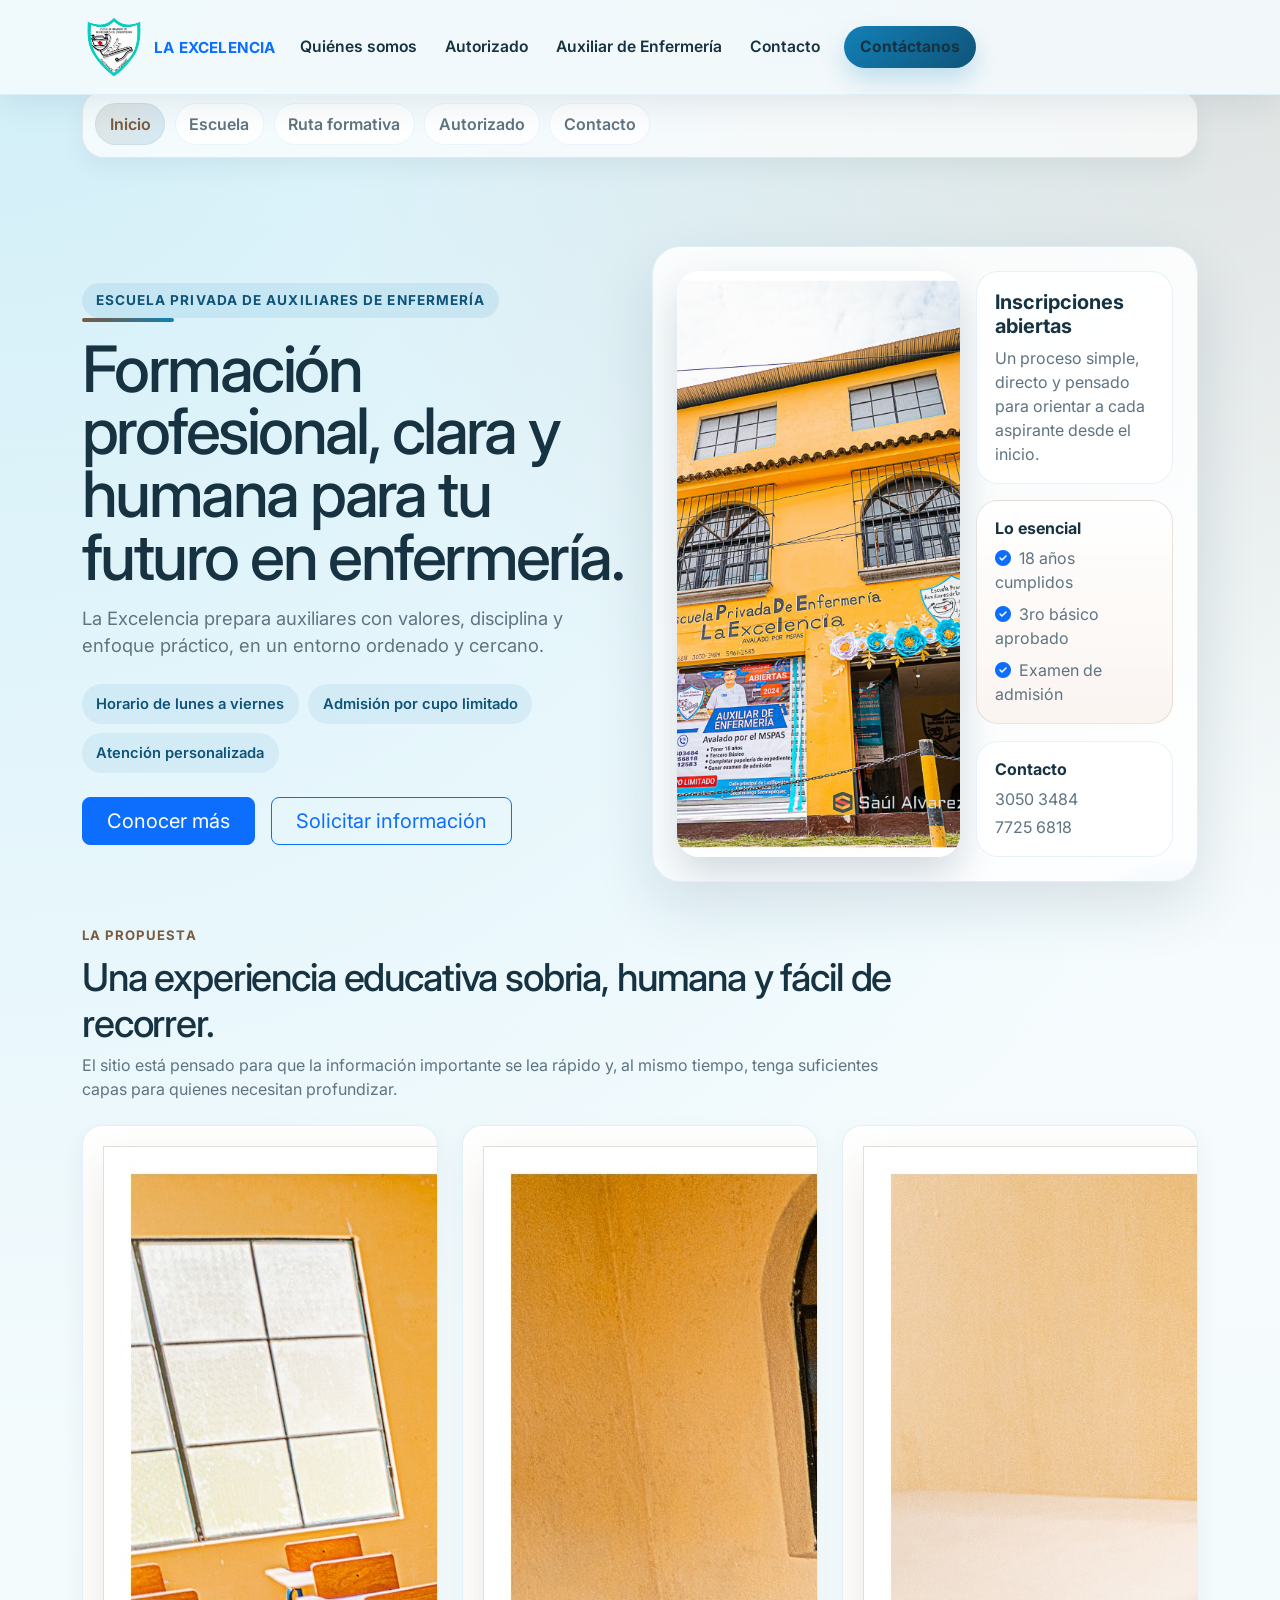
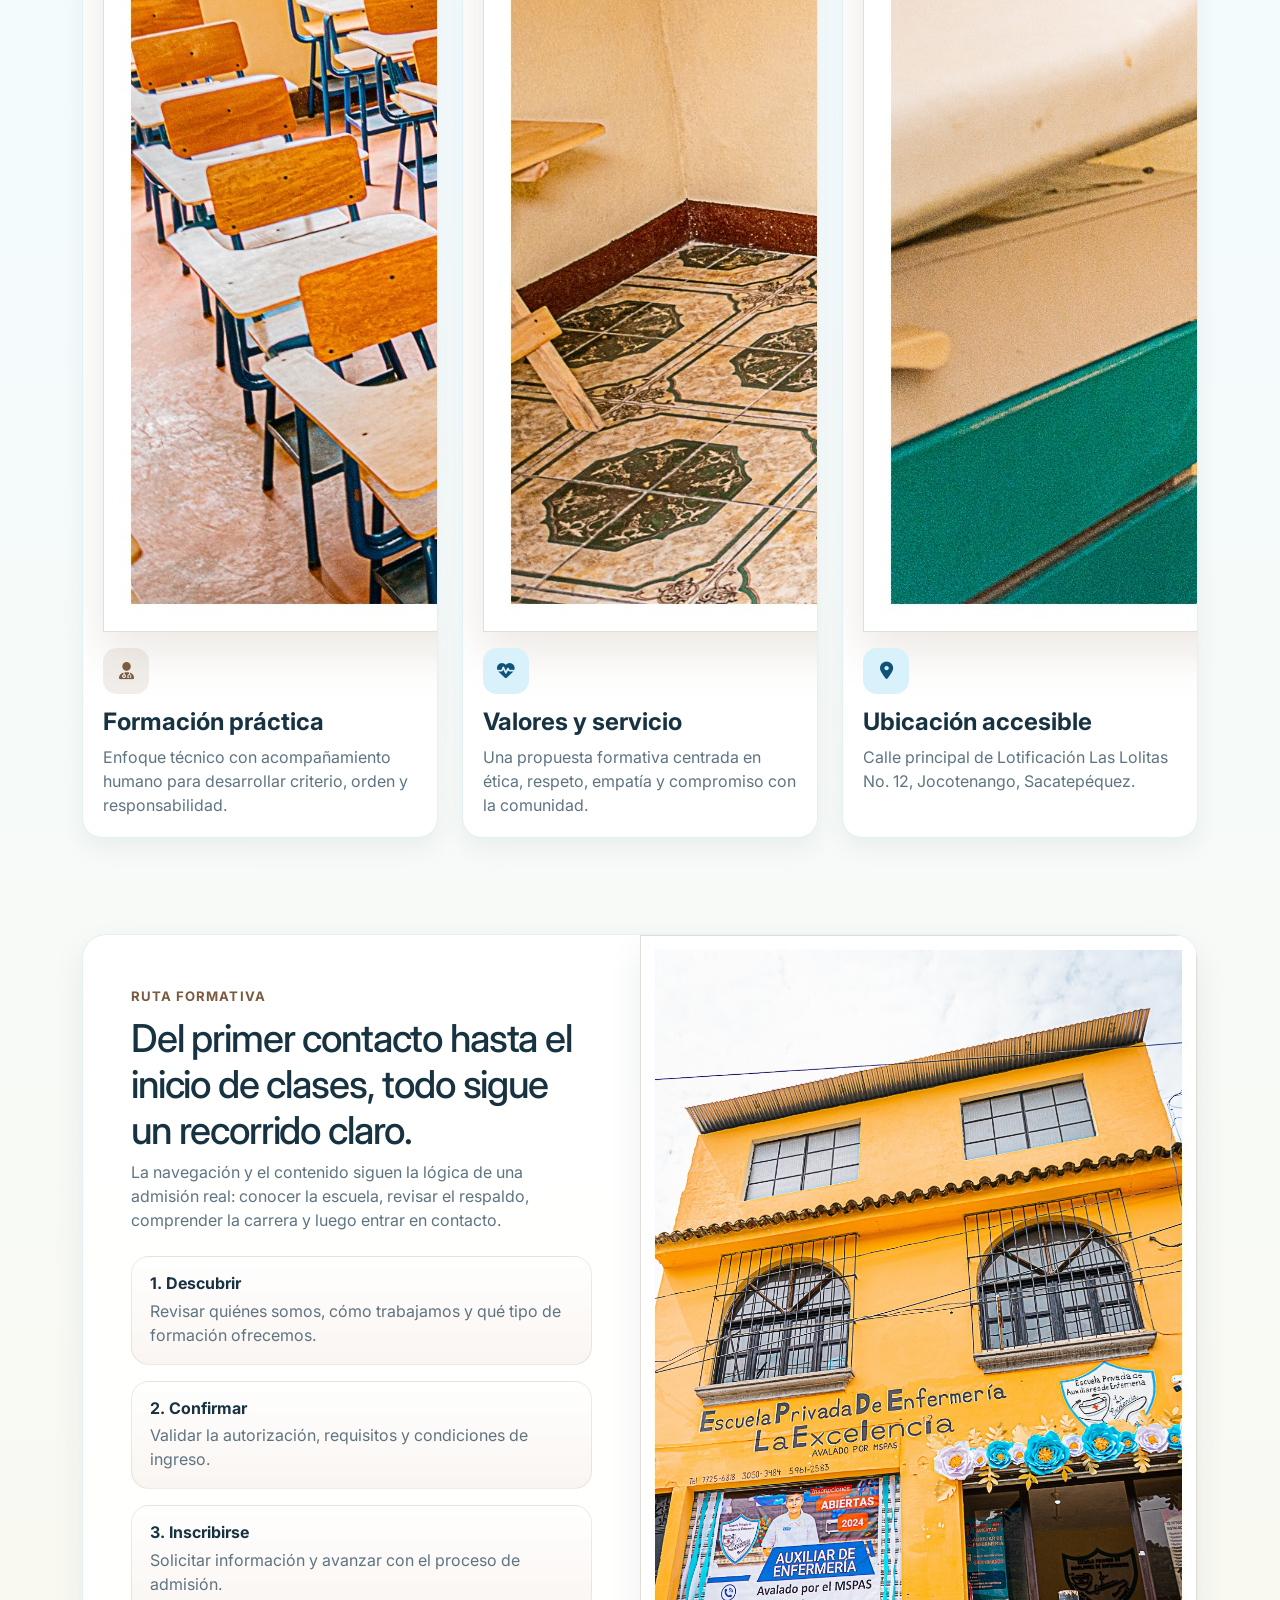
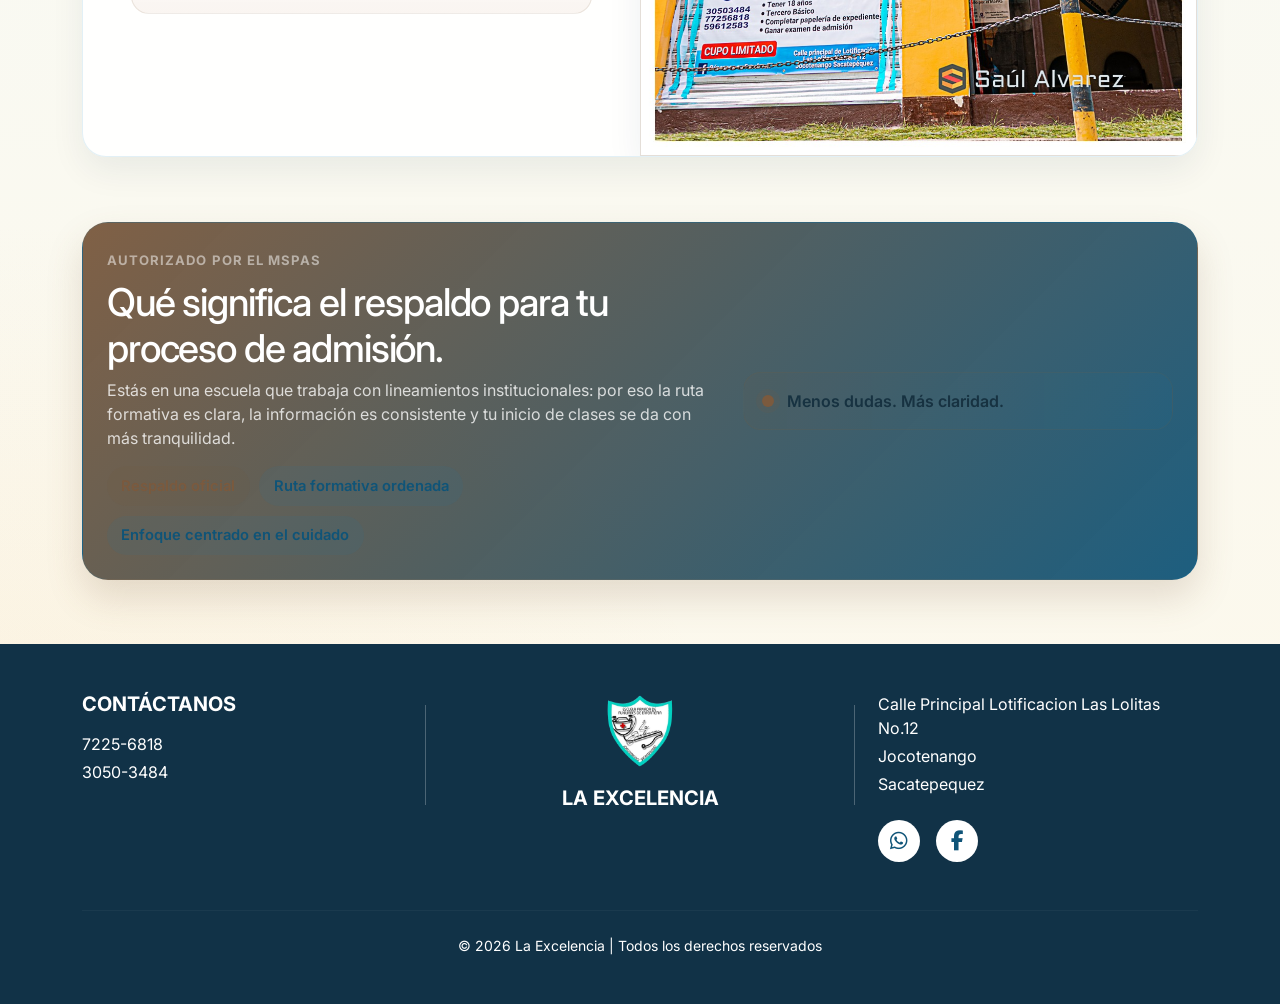
==== index.html @ ec1b969f "first commit" ====
<!DOCTYPE html>
<html lang="es">
<head>
  <meta charset="UTF-8">
  <meta name="viewport" content="width=device-width, initial-scale=1.0">
  <title>La Excelencia</title>

  <link rel="stylesheet" href="https://cdnjs.cloudflare.com/ajax/libs/font-awesome/6.5.1/css/all.min.css">

  <!-- Google Font -->
  <link rel="preconnect" href="https://fonts.googleapis.com">
  <link rel="preconnect" href="https://fonts.gstatic.com" crossorigin>
  <link href="https://fonts.googleapis.com/css2?family=Inter:wght@400;600;700&display=swap" rel="stylesheet">

  <!-- Bootstrap -->
  <link href="https://cdn.jsdelivr.net/npm/bootstrap@5.3.8/dist/css/bootstrap.min.css" rel="stylesheet">

  <!-- CSS -->
  <link rel="stylesheet" href="assets/css/index.css">

  <!-- Favicon -->
  <link rel="icon" type="image/x-icon" href="favicon.ico">
</head>

<body>

<nav class="navbar navbar-expand-lg navbar-light fixed-top">
  <div class="container">

    <a class="navbar-brand d-flex align-items-center text-dark fw-bold" href="index.html">
      <img src="assets/img/logo.png" alt="Logo" class="me-2 logo-navbar">
      <div class="lh-sm">
        <span class="brand-copy d-block text-uppercase text-primary">La Excelencia</span>
      </div>
    </a>

    <button class="navbar-toggler" type="button"
            data-bs-toggle="collapse"
            data-bs-target="#menuPrincipal"
            aria-controls="menuPrincipal"
            aria-expanded="false"
            aria-label="Abrir menú">
      <span class="navbar-toggler-icon"></span>
    </button>

    <div class="collapse navbar-collapse" id="menuPrincipal">
      <ul class="navbar-nav mb-2 mb-lg-0">

        <li class="nav-item">
          <a class="nav-link" href="pages/quienes-somos.html">Quiénes somos</a>
        </li>

        <li class="nav-item">
          <a class="nav-link" href="pages/autorizado.html">Autorizado</a>
        </li>

        <li class="nav-item">
          <a class="nav-link" href="pages/auxiliar.html">Auxiliar de Enfermería</a>
        </li>

        <li class="nav-item">
          <a class="nav-link" href="pages/contacto.html">Contacto</a>
        </li>

        <li class="nav-item ms-lg-1">
          <a class="nav-link btn btn-primary text-white px-3" href="pages/contacto.html">Contáctanos</a>
        </li>

      </ul>
    </div>

  </div>
</nav>

<main>
  <section class="page-nav">
    <div class="container">
      <nav class="nav flex-wrap">
        <a class="nav-link active" href="#inicio">Inicio</a>
        <a class="nav-link" href="#escuela">Escuela</a>
        <a class="nav-link" href="#ruta">Ruta formativa</a>
        <a class="nav-link" href="#autorizado">Autorizado</a>
        <a class="nav-link" href="#contacto">Contacto</a>
      </nav>
    </div>
  </section>

  <section class="hero-section" id="inicio">
    <div class="container">
      <div class="row align-items-center g-4">
        <div class="col-lg-6">
          <span class="eyebrow">Escuela privada de auxiliares de enfermería</span>
          <div class="accent-line"></div>
          <h1 class="hero-title">Formación profesional, clara y humana para tu futuro en enfermería.</h1>
          <p class="hero-lead mb-4">
            La Excelencia prepara auxiliares con valores, disciplina y enfoque práctico, en un entorno ordenado y cercano.
          </p>

          <div class="pill-row mb-4">
            <span class="pill">Horario de lunes a viernes</span>
            <span class="pill">Admisión por cupo limitado</span>
            <span class="pill">Atención personalizada</span>
          </div>

          <div class="d-flex flex-wrap gap-3">
            <a class="btn btn-primary btn-lg px-4" href="pages/quienes-somos.html">Conocer más</a>
            <a class="btn btn-outline-primary btn-lg px-4" href="pages/contacto.html">Solicitar información</a>
          </div>
        </div>

        <div class="col-lg-6">
          <div class="section-shell">
            <div class="row g-3 align-items-stretch">
              <div class="col-md-7">
                <div class="image-card h-100">
                  <img src="assets/img/fachada-escuela-privada-de-enfermeria-la-excelencia.jpg" alt="Fachada de la Escuela La Excelencia" class="hero-image">
                </div>
              </div>
              <div class="col-md-5 d-flex flex-column gap-3">
                <div class="mini-card">
                  <h3 class="h5 fw-bold mb-2">Inscripciones abiertas</h3>
                  <p class="mb-0 text-soft">Un proceso simple, directo y pensado para orientar a cada aspirante desde el inicio.</p>
                </div>
                <div class="mini-card mini-card--cafe">
                  <h4 class="h6 fw-bold mb-2">Lo esencial</h4>
                  <div class="d-flex flex-column gap-2 text-soft">
                    <span><i class="fa-solid fa-circle-check me-2 text-primary"></i>18 años cumplidos</span>
                    <span><i class="fa-solid fa-circle-check me-2 text-primary"></i>3ro básico aprobado</span>
                    <span><i class="fa-solid fa-circle-check me-2 text-primary"></i>Examen de admisión</span>
                  </div>
                </div>
                <div class="mini-card">
                  <h4 class="h6 fw-bold mb-2">Contacto</h4>
                  <p class="mb-1 text-soft">3050 3484</p>
                  <p class="mb-0 text-soft">7725 6818</p>
                </div>
              </div>
            </div>
          </div>
        </div>
      </div>
    </div>
  </section>

  <section class="section-block pt-2" id="escuela">
    <div class="container">
      <div class="section-note mb-4">
        <span class="section-kicker section-kicker--cafe">La propuesta</span>
        <h2 class="section-title mt-2">Una experiencia educativa sobria, humana y fácil de recorrer.</h2>
        <p class="text-soft mb-0">El sitio está pensado para que la información importante se lea rápido y, al mismo tiempo, tenga suficientes capas para quienes necesitan profundizar.</p>
      </div>
      <div class="row g-4 align-items-stretch">
        <div class="col-lg-4">
          <div class="feature-card h-100">
            <div class="image-card mb-3">
              <img src="assets/img/vista-general-de-salon-de-clases-con-pupitres.jpg" alt="Salón de clases con pupitres" class="section-image hero-image--accent">
            </div>
            <div class="feature-icon feature-icon--cafe"><i class="fa-solid fa-user-doctor"></i></div>
            <h2 class="h4 fw-bold">Formación práctica</h2>
            <p class="text-soft mb-0">Enfoque técnico con acompañamiento humano para desarrollar criterio, orden y responsabilidad.</p>
          </div>
        </div>
        <div class="col-lg-4">
          <div class="feature-card h-100">
            <div class="image-card mb-3">
              <img src="assets/img/sala-de-simulacion-obstetrica-y-neonatal-plano-general.jpg" alt="Sala de simulación obstétrica y neonatal" class="section-image hero-image--accent">
            </div>
            <div class="feature-icon"><i class="fa-solid fa-heart-pulse"></i></div>
            <h2 class="h4 fw-bold">Valores y servicio</h2>
            <p class="text-soft mb-0">Una propuesta formativa centrada en ética, respeto, empatía y compromiso con la comunidad.</p>
          </div>
        </div>
        <div class="col-lg-4">
          <div class="feature-card h-100">
            <div class="image-card mb-3">
              <img src="assets/img/cama-hospitalaria-vacia-entre-camillas-de-examen.jpg" alt="Cama hospitalaria entre camillas de examen" class="section-image hero-image--accent">
            </div>
            <div class="feature-icon"><i class="fa-solid fa-location-dot"></i></div>
            <h2 class="h4 fw-bold">Ubicación accesible</h2>
            <p class="text-soft mb-0">Calle principal de Lotificación Las Lolitas No. 12, Jocotenango, Sacatepéquez.</p>
          </div>
        </div>
      </div>
    </div>
  </section>

  <section class="section-block section-block--tight" id="ruta">
    <div class="container">
      <div class="card-soft">
        <div class="row g-0 align-items-stretch">
          <div class="col-lg-6 p-4 p-lg-5">
            <span class="section-kicker section-kicker--cafe">Ruta formativa</span>
            <h2 class="section-title mt-2">Del primer contacto hasta el inicio de clases, todo sigue un recorrido claro.</h2>
            <p class="text-soft mb-4">La navegación y el contenido siguen la lógica de una admisión real: conocer la escuela, revisar el respaldo, comprender la carrera y luego entrar en contacto.</p>
            <div class="story-grid">
              <div class="story-tile">
                <h3 class="fw-bold">1. Descubrir</h3>
                <p>Revisar quiénes somos, cómo trabajamos y qué tipo de formación ofrecemos.</p>
              </div>
              <div class="story-tile">
                <h3 class="fw-bold">2. Confirmar</h3>
                <p>Validar la autorización, requisitos y condiciones de ingreso.</p>
              </div>
              <div class="story-tile">
                <h3 class="fw-bold">3. Inscribirse</h3>
                <p>Solicitar información y avanzar con el proceso de admisión.</p>
              </div>
            </div>
          </div>
          <div class="col-lg-6">
            <div class="card-soft h-100 border-0 rounded-0">
              <img src="assets/img/fachada-escuela-privada-de-enfermeria-la-excelencia.jpg" alt="Escuela La Excelencia" class="section-image hero-image--accent">
            </div>
          </div>
        </div>
      </div>
    </div>
  </section>

  <section class="section-block pt-0" id="autorizado">
    <div class="container">
      <div class="card-soft info-banner info-banner--cafe">
        <div class="row g-4 align-items-center">
          <div class="col-lg-7">
            <span class="section-kicker text-white-50">Autorizado por el MSPAS</span>
            <h2 class="section-title text-white mt-2">Qué significa el respaldo para tu proceso de admisión.</h2>
            <p class="text-soft mb-0">Estás en una escuela que trabaja con lineamientos institucionales: por eso la ruta formativa es clara, la información es consistente y tu inicio de clases se da con más tranquilidad.</p>
            <div class="pill-row mt-3">
              <span class="pill pill--cafe">Respaldo oficial</span>
              <span class="pill">Ruta formativa ordenada</span>
              <span class="pill">Enfoque centrado en el cuidado</span>
            </div>
          </div>
          <div class="col-lg-5">
            <div class="career-band">
              <span class="career-band__mark"></span>
              <span class="career-band__text">Menos dudas. Más claridad.</span>
            </div>
          </div>
        </div>
      </div>
    </div>
  </section>
</main>

<footer class="footer-custom text-white">
  <div class="container py-5">

    <div class="row align-items-start text-center text-lg-start">

      <!-- CONTACTO -->
      <div class="col-lg-4 mb-4">
        <h5 class="fw-bold mb-3">CONTÁCTANOS</h5>
        <p class="mb-1">7225-6818</p>
        <p class="mb-1">3050-3484</p>
      </div>

      <!-- LOGO CENTRO -->
      <div class="col-lg-4 mb-4 d-flex flex-column align-items-center footer-divider">
        <img src="assets/img/logo.png" alt="Logo" class="footer-logo mb-3">
        <h5 class="fw-bold text-uppercase">La Excelencia</h5>
      </div>

      <!-- DIRECCIÓN + REDES -->
      <div class="col-lg-4 mb-4 ps-lg-5">
        <p class="mb-1">Calle Principal Lotificacion Las Lolitas No.12</p>
        <p class="mb-1">Jocotenango</p>
        <p>Sacatepequez</p>

        <div class="mt-4 d-flex justify-content-center justify-content-lg-start gap-3">
          <a href="https://wa.me/50230503484" target="_blank" rel="noopener" class="social-icon" aria-label="WhatsApp">
            <i class="fab fa-whatsapp"></i>
          </a>
          <a href="https://www.facebook.com/LaExcelenciaAuxiliares" target="_blank" rel="noopener" class="social-icon" aria-label="Facebook">
            <i class="fab fa-facebook-f"></i>
          </a>
        </div>
      </div>

    </div>

    <hr class="footer-line my-4">

    <p class="text-center small mb-0">
      © 2026 La Excelencia | Todos los derechos reservados
    </p>

  </div>
</footer>
<script src="https://cdn.jsdelivr.net/npm/bootstrap@5.3.8/dist/js/bootstrap.bundle.min.js"></script>
<script src="assets/js/main.js"></script>
</body>
</html>
---- assets/css/index.css ----
:root {
  --page-bg: #f4fbfd;
  --surface: rgba(255, 255, 255, 0.84);
  --surface-strong: #ffffff;
  --brand: #1380b8;
  --brand-dark: #0f5478;
  --brand-soft: #d8f1fb;
  --cafe: #7b5a3e;
  --cafe-soft: rgba(123, 90, 62, 0.1);
  --accent: #f2a23a;
  --text: #173241;
  --muted: #5f7481;
  --border: rgba(19, 128, 184, 0.12);
  --shadow: 0 24px 60px rgba(14, 51, 73, 0.12);
}

html {
  scroll-behavior: smooth;
}

body {
  padding-top: 82px;
  margin: 0;
  color: var(--text);
  background:
    radial-gradient(circle at top left, rgba(108, 201, 230, 0.28), transparent 34%),
    radial-gradient(circle at top right, rgba(123, 90, 62, 0.16), transparent 22%),
    radial-gradient(circle at bottom left, rgba(242, 162, 58, 0.1), transparent 18%),
    linear-gradient(180deg, #f8fdff 0%, var(--page-bg) 42%, #fdf8ea 100%);
  font-family: 'Inter', sans-serif;
}

.navbar {
  padding-top: 10px;
  padding-bottom: 10px;
  background: rgba(245, 251, 253, 0.86);
  backdrop-filter: blur(14px);
  border-bottom: 1px solid rgba(19, 128, 184, 0.08);
  box-shadow: 0 10px 30px rgba(13, 48, 68, 0.08);
}

.navbar.navbar-scrolled {
  box-shadow: 0 16px 40px rgba(13, 48, 68, 0.14);
}

.logo-navbar {
  height: 64px;
  width: auto;
}

.navbar-brand {
  margin-left: 0;
  letter-spacing: 0.2px;
}

.navbar-brand .brand-copy {
  font-size: 0.95rem;
}

.navbar-brand .brand-sub {
  font-size: 0.78rem;
  margin-top: -0.1rem;
  letter-spacing: 0.2px;
}

.navbar-nav {
  align-items: center;
  gap: 0.75rem;
}

.navbar-nav .nav-item {
  margin: 0;
}

.navbar-nav .nav-link {
  font-size: 0.98rem;
  font-weight: 600;
  color: var(--text) !important;
  border-radius: 999px;
  padding: 0.6rem 1rem;
  transition: background-color 0.2s ease, color 0.2s ease, transform 0.2s ease;
}

.navbar-nav .nav-link:hover {
  background-color: rgba(19, 128, 184, 0.08);
  transform: translateY(-1px);
  text-decoration: none;
}

.navbar-nav .nav-link.active,
.navbar-nav .nav-link[aria-current="page"],
.page-nav .nav-link.active {
  background: linear-gradient(135deg, rgba(123, 90, 62, 0.14), rgba(19, 128, 184, 0.14));
  color: var(--cafe) !important;
}

.navbar-nav .btn {
  margin-left: 0;
  font-size: 0.98rem;
  font-weight: 700;
  background: linear-gradient(135deg, var(--brand), var(--brand-dark));
  border: none;
  box-shadow: 0 12px 24px rgba(19, 128, 184, 0.22);
}

.navbar-nav .btn:hover {
  background: linear-gradient(135deg, #0f6fa0, #0d4564);
}

.hero-section {
  padding: 4rem 0 2rem;
}

.page-nav {
  position: relative;
  z-index: 1;
  margin: 0.5rem 0 1.5rem;
  padding: 0;
  background: transparent;
  border-bottom: 0;
}

.page-nav .nav {
  gap: 0.6rem;
  padding: 0.75rem;
  border: 1px solid rgba(123, 90, 62, 0.12);
  border-radius: 22px;
  background: rgba(255, 255, 255, 0.7);
  box-shadow: 0 10px 24px rgba(13, 48, 68, 0.06);
  overflow-x: auto;
}

.page-nav .nav-link {
  border-radius: 999px;
  padding: 0.5rem 0.85rem;
  color: var(--muted);
  font-weight: 600;
  background: rgba(255, 255, 255, 0.8);
  border: 1px solid rgba(19, 128, 184, 0.08);
  white-space: nowrap;
}

.page-nav .nav-link:hover {
  background: rgba(123, 90, 62, 0.08);
  color: var(--cafe);
}

.eyebrow {
  display: inline-flex;
  align-items: center;
  gap: 0.5rem;
  padding: 0.45rem 0.85rem;
  border-radius: 999px;
  background: rgba(19, 128, 184, 0.1);
  color: var(--brand-dark);
  font-size: 0.85rem;
  font-weight: 700;
  letter-spacing: 0.08em;
  text-transform: uppercase;
}

.hero-title {
  font-size: clamp(2.2rem, 5vw, 4.5rem);
  line-height: 0.98;
  letter-spacing: -0.04em;
  margin: 0.9rem 0 1rem;
}

.hero-lead {
  font-size: clamp(1rem, 2vw, 1.15rem);
  color: var(--muted);
  max-width: 42rem;
}

.section-shell {
  position: relative;
  padding: 1.5rem;
  border: 1px solid var(--border);
  border-radius: 28px;
  background: var(--surface);
  box-shadow: var(--shadow);
  overflow: hidden;
}

.section-shell::before {
  content: "";
  position: absolute;
  inset: auto -20% -35% auto;
  width: 16rem;
  height: 16rem;
  border-radius: 50%;
  background: radial-gradient(circle, rgba(19, 128, 184, 0.16), transparent 68%);
  pointer-events: none;
}

.accent-line {
  width: 92px;
  height: 4px;
  border-radius: 999px;
  background: linear-gradient(90deg, var(--cafe), var(--brand));
  margin-bottom: 1rem;
}

.hero-image {
  border-radius: 22px;
  width: 100%;
  height: 100%;
  object-fit: cover;
  min-height: 420px;
  box-shadow: 0 18px 40px rgba(16, 58, 83, 0.18);
}

.hero-image--accent {
  border: 1px solid rgba(123, 90, 62, 0.2);
  box-shadow: 0 20px 44px rgba(123, 90, 62, 0.14);
}

.mini-card {
  border-radius: 22px;
  border: 1px solid rgba(19, 128, 184, 0.1);
  background: rgba(255, 255, 255, 0.82);
  padding: 1.1rem 1.15rem;
  height: 100%;
}

.mini-card--cafe {
  border-color: rgba(123, 90, 62, 0.16);
  background: linear-gradient(180deg, rgba(255, 255, 255, 0.94), rgba(250, 244, 240, 0.95));
}

.mini-card h3,
.mini-card h4,
.section-title {
  color: var(--text);
}

.section-title {
  font-size: clamp(1.6rem, 3vw, 2.4rem);
  letter-spacing: -0.03em;
  margin-bottom: 0.45rem;
}

.section-kicker {
  color: var(--brand-dark);
  font-weight: 700;
  text-transform: uppercase;
  letter-spacing: 0.08em;
  font-size: 0.82rem;
}

.section-kicker--cafe {
  color: var(--cafe);
}

.text-soft {
  color: var(--muted);
}

.feature-grid {
  display: grid;
  grid-template-columns: repeat(3, minmax(0, 1fr));
  gap: 1rem;
}

.feature-card {
  padding: 1.25rem;
  border-radius: 20px;
  border: 1px solid var(--border);
  background: var(--surface-strong);
  box-shadow: 0 10px 24px rgba(13, 48, 68, 0.06);
  position: relative;
  overflow: hidden;
}

.feature-card::after {
  content: "";
  position: absolute;
  inset: auto -10% -28% auto;
  width: 8rem;
  height: 8rem;
  border-radius: 50%;
  background: radial-gradient(circle, rgba(123, 90, 62, 0.12), transparent 70%);
}

.feature-icon {
  width: 46px;
  height: 46px;
  border-radius: 14px;
  display: inline-flex;
  align-items: center;
  justify-content: center;
  background: var(--brand-soft);
  color: var(--brand-dark);
  font-size: 1.1rem;
  margin-bottom: 0.9rem;
}

.feature-icon--cafe {
  background: var(--cafe-soft);
  color: var(--cafe);
}

.pill-row {
  display: flex;
  flex-wrap: wrap;
  gap: 0.6rem;
}

.pill {
  display: inline-flex;
  align-items: center;
  border-radius: 999px;
  padding: 0.55rem 0.9rem;
  background: rgba(19, 128, 184, 0.08);
  color: var(--brand-dark);
  font-weight: 600;
  font-size: 0.92rem;
}

.pill--cafe {
  background: var(--cafe-soft);
  color: var(--cafe);
}

.section-block {
  padding: 4rem 0;
}

.card-soft {
  border: 1px solid var(--border);
  border-radius: 24px;
  background: rgba(255, 255, 255, 0.88);
  box-shadow: 0 14px 34px rgba(13, 48, 68, 0.07);
  overflow: hidden;
}

.card-soft .card-body {
  padding: 1.5rem;
}

.card-soft img {
  width: 100%;
  height: 100%;
  object-fit: cover;
}

.section-image {
  min-height: 340px;
}

.timeline-list {
  display: grid;
  gap: 0.85rem;
}

.timeline-item {
  display: flex;
  gap: 0.9rem;
  padding: 1rem 1.05rem;
  border-radius: 18px;
  background: rgba(216, 241, 251, 0.72);
  border: 1px solid rgba(19, 128, 184, 0.12);
}

.timeline-item--cafe {
  background: linear-gradient(180deg, rgba(255, 255, 255, 0.94), rgba(250, 244, 240, 0.96));
  border-color: rgba(123, 90, 62, 0.14);
}

.timeline-step {
  width: 42px;
  height: 42px;
  border-radius: 14px;
  flex: 0 0 42px;
  display: inline-flex;
  align-items: center;
  justify-content: center;
  background: linear-gradient(135deg, var(--brand), var(--brand-dark));
  color: white;
  font-weight: 700;
}

.timeline-step--cafe {
  background: linear-gradient(135deg, var(--cafe), #5f452f);
}

.check-list {
  list-style: none;
  padding: 0;
  margin: 0;
  display: grid;
  gap: 0.8rem;
}

.check-list li {
  position: relative;
  padding-left: 1.65rem;
  color: var(--text);
}

.check-list li::before {
  content: "\f00c";
  font-family: "Font Awesome 6 Free";
  font-weight: 900;
  position: absolute;
  left: 0;
  top: 0.1rem;
  color: var(--brand);
}

.info-banner {
  border-radius: 26px;
  background: linear-gradient(135deg, rgba(19, 128, 184, 0.95), rgba(15, 84, 120, 0.93));
  color: white;
  padding: 1.5rem;
  box-shadow: 0 18px 36px rgba(19, 128, 184, 0.22);
}

.info-banner--cafe {
  background: linear-gradient(135deg, rgba(123, 90, 62, 0.96), rgba(15, 84, 120, 0.94));
  box-shadow: 0 18px 36px rgba(123, 90, 62, 0.18);
}

.info-banner .text-soft {
  color: rgba(255, 255, 255, 0.78);
}

.story-grid {
  display: grid;
  gap: 1rem;
}

.story-tile {
  padding: 1.05rem 1.1rem;
  border-radius: 18px;
  border: 1px solid rgba(123, 90, 62, 0.12);
  background: linear-gradient(180deg, rgba(255,255,255,0.96), rgba(250,245,241,0.98));
}

.story-tile h3 {
  font-size: 1rem;
  margin-bottom: 0.35rem;
}

.story-tile p {
  margin-bottom: 0;
  color: var(--muted);
}

.career-band {
  display: flex;
  align-items: center;
  gap: 0.85rem;
  padding: 1rem 1.1rem;
  border-radius: 18px;
  border: 1px solid rgba(123, 90, 62, 0.14);
  background: linear-gradient(90deg, rgba(123, 90, 62, 0.08), rgba(19, 128, 184, 0.06));
}

.career-band__mark {
  width: 12px;
  height: 12px;
  border-radius: 50%;
  background: var(--cafe);
  box-shadow: 0 0 0 6px rgba(123, 90, 62, 0.12);
}

.career-band__text {
  font-weight: 600;
  color: var(--text);
}

.section-block--tight {
  padding-top: 2rem;
}

.section-block--spacious {
  padding-top: 5rem;
}

.section-note {
  max-width: 52rem;
}

.image-card {
  display: block;
}

.banner-img {
  height: 520px;
  object-fit: cover;
  display: block;
}

@media (max-width: 991px) {
  .feature-grid {
    grid-template-columns: 1fr;
  }

  .hero-image {
    min-height: 320px;
  }
}

@media (max-width: 768px) {
  body {
    padding-top: 76px;
  }

  .hero-section {
    padding-top: 2.5rem;
  }

  .section-shell {
    padding: 1rem;
    border-radius: 22px;
  }

  .section-block {
    padding: 2.75rem 0;
  }

  .banner-img {
    height: 260px;
  }

  .logo-navbar {
    height: 54px;
  }

  .navbar-nav {
    align-items: stretch;
    gap: 0.35rem;
    padding-top: 0.75rem;
  }

  .navbar-nav .nav-link {
    padding: 0.7rem 0.95rem;
  }

  .page-nav .nav {
    padding: 0.6rem;
  }

  .page-nav .nav-link {
    font-size: 0.92rem;
  }
}

.footer-custom {
  background: #113247;
  font-family: 'Inter', sans-serif;
}

.footer-logo {
  height: 78px;
}

.footer-divider {
  position: relative;
}

@media (min-width: 992px) {
  .footer-divider::before,
  .footer-divider::after {
    content: "";
    position: absolute;
    top: 10%;
    width: 1px;
    height: 80%;
    background-color: rgba(255,255,255,0.25);
  }

  .footer-divider::before {
    left: -25px;
  }

  .footer-divider::after {
    right: -25px;
  }
}

.footer-line {
  border-color: rgba(255,255,255,0.16);
}

.social-icon {
  width: 42px;
  height: 42px;
  background-color: white;
  color: var(--brand-dark);
  border-radius: 50%;
  display: inline-flex;
  align-items: center;
  justify-content: center;
  font-size: 20px;
  text-decoration: none;
}

.social-icon:hover {
  background-color: #edf6fb;
}

.separator-img {
  display: block;
  margin-left: auto;
  margin-right: auto;
  max-width: 220px;
  width: 100%;
  opacity: 0.95;
}

.reveal-item {
  opacity: 0;
  transform: translateY(14px);
  transition: opacity 0.55s ease, transform 0.55s ease;
  will-change: opacity, transform;
}

.reveal-item.is-visible {
  opacity: 1;
  transform: translateY(0);
}

@media (prefers-reduced-motion: reduce) {
  html {
    scroll-behavior: auto;
  }

  .reveal-item {
    opacity: 1;
    transform: none;
    transition: none;
  }
}
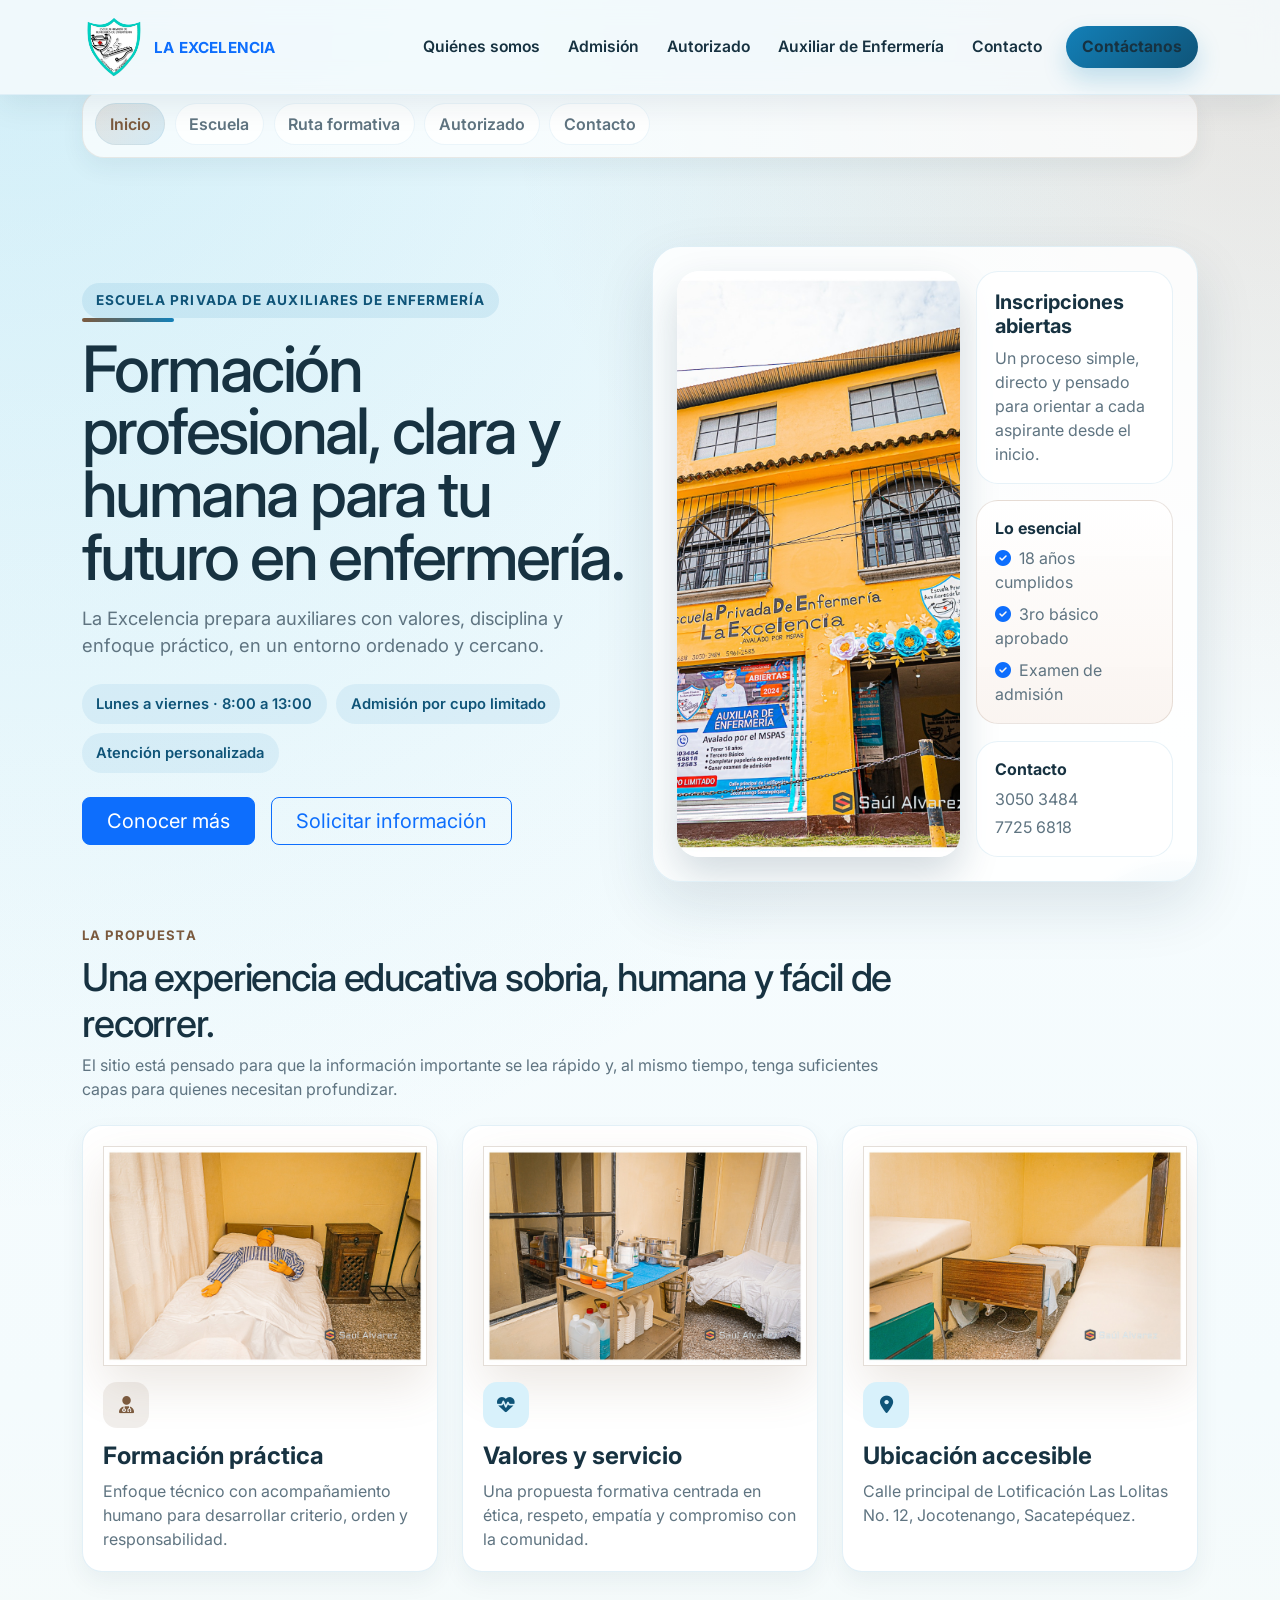
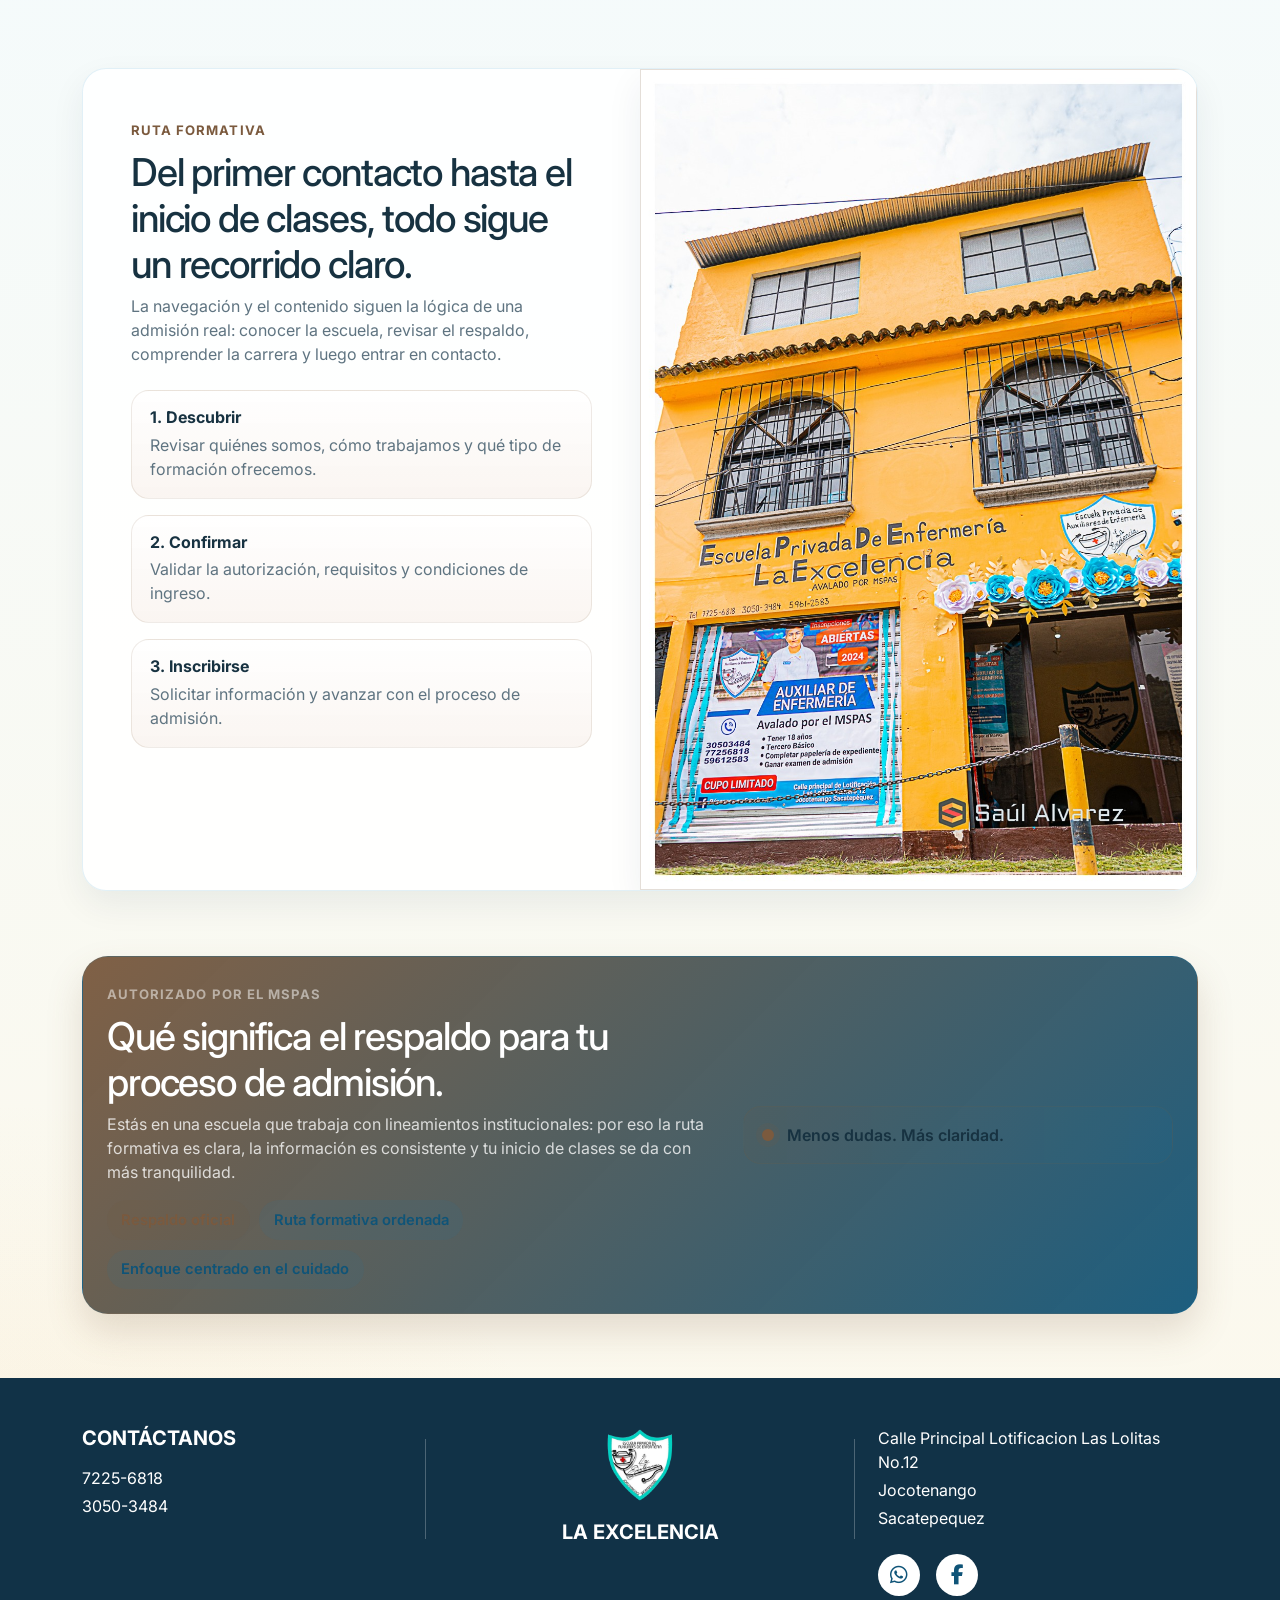
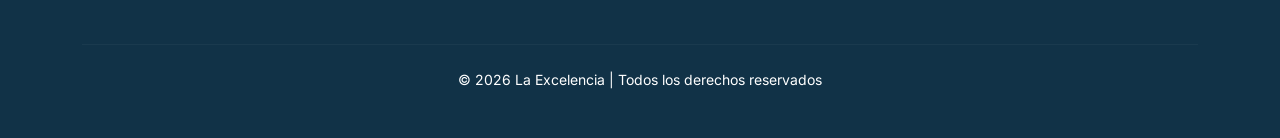
==== commit 77933829: "FIx: new updates" ====
--- a/index.html
+++ b/index.html
@@ -43,11 +43,16 @@
       <span class="navbar-toggler-icon"></span>
     </button>
 
-    <div class="collapse navbar-collapse" id="menuPrincipal">
-      <ul class="navbar-nav mb-2 mb-lg-0">
-
-        <li class="nav-item">
-          <a class="nav-link" href="pages/quienes-somos.html">Quiénes somos</a>
+    <div class="collapse navbar-collapse ms-auto" id="menuPrincipal">
+      <ul class="navbar-nav mb-2 mb-lg-0 ms-auto">
+
+
+        <li class="nav-item">
+        <a class="nav-link" href="pages/quienes-somos.html">Quiénes somos</a>
+        </li>
+
+        <li class="nav-item">
+          <a class="nav-link" href="pages/admision.html">Admisión</a>
         </li>
 
         <li class="nav-item">
@@ -57,6 +62,7 @@
         <li class="nav-item">
           <a class="nav-link" href="pages/auxiliar.html">Auxiliar de Enfermería</a>
         </li>
+
 
         <li class="nav-item">
           <a class="nav-link" href="pages/contacto.html">Contacto</a>
@@ -80,8 +86,9 @@
         <a class="nav-link" href="#escuela">Escuela</a>
         <a class="nav-link" href="#ruta">Ruta formativa</a>
         <a class="nav-link" href="#autorizado">Autorizado</a>
-        <a class="nav-link" href="#contacto">Contacto</a>
+        <a class="nav-link" href="pages/contacto.html">Contacto</a>
       </nav>
+
     </div>
   </section>
 
@@ -97,7 +104,7 @@
           </p>
 
           <div class="pill-row mb-4">
-            <span class="pill">Horario de lunes a viernes</span>
+            <span class="pill">Lunes a viernes · 8:00 a 13:00</span>
             <span class="pill">Admisión por cupo limitado</span>
             <span class="pill">Atención personalizada</span>
           </div>
@@ -153,7 +160,7 @@
         <div class="col-lg-4">
           <div class="feature-card h-100">
             <div class="image-card mb-3">
-              <img src="assets/img/vista-general-de-salon-de-clases-con-pupitres.jpg" alt="Salón de clases con pupitres" class="section-image hero-image--accent">
+              <img src="assets/img/maniqui-medico-en-cama-de-hospital.jpg" alt="Salón de clases con pupitres" class="section-image hero-image--accent">
             </div>
             <div class="feature-icon feature-icon--cafe"><i class="fa-solid fa-user-doctor"></i></div>
             <h2 class="h4 fw-bold">Formación práctica</h2>
@@ -163,7 +170,7 @@
         <div class="col-lg-4">
           <div class="feature-card h-100">
             <div class="image-card mb-3">
-              <img src="assets/img/sala-de-simulacion-obstetrica-y-neonatal-plano-general.jpg" alt="Sala de simulación obstétrica y neonatal" class="section-image hero-image--accent">
+              <img src="assets/img/carrito-de-curaciones-y-suministros-medicos.jpg" alt="Sala de simulación obstétrica y neonatal" class="section-image hero-image--accent">
             </div>
             <div class="feature-icon"><i class="fa-solid fa-heart-pulse"></i></div>
             <h2 class="h4 fw-bold">Valores y servicio</h2>
--- a/assets/css/index.css
+++ b/assets/css/index.css
@@ -344,9 +344,23 @@
   object-fit: cover;
 }
 
+/* Para la sección #escuela: evitar que las imágenes “recorten” la mitad */
+#escuela .feature-card .image-card {
+  height: 220px;
+}
+
+#escuela .feature-card .section-image {
+  min-height: 0;
+  height: 100%;
+  object-fit: cover;
+  object-position: center;
+  display: block;
+}
+
 .section-image {
   min-height: 340px;
 }
+
 
 .timeline-list {
   display: grid;
@@ -492,6 +506,48 @@
   display: block;
 }
 
+/* Galería pequeña (imágenes tipo thumbnail) */
+.gallery-grid {
+  display: grid;
+  grid-template-columns: repeat(4, minmax(0, 1fr));
+  gap: 0.75rem;
+}
+
+.gallery-grid--tight {
+  gap: 0.6rem;
+}
+
+.gallery-tile {
+  margin: 0;
+  padding: 0;
+  border-radius: 16px;
+  overflow: hidden;
+  border: 1px solid rgba(19, 128, 184, 0.10);
+  background: rgba(255, 255, 255, 0.6);
+  box-shadow: 0 10px 24px rgba(13, 48, 68, 0.04);
+  aspect-ratio: 1 / 1;
+}
+
+.gallery-img {
+  width: 100%;
+  height: 100%;
+  object-fit: cover;
+  display: block;
+}
+
+@media (max-width: 991px) {
+  .gallery-grid {
+    grid-template-columns: repeat(3, minmax(0, 1fr));
+  }
+}
+
+@media (max-width: 768px) {
+  .gallery-grid {
+    grid-template-columns: repeat(2, minmax(0, 1fr));
+  }
+}
+
+
 @media (max-width: 991px) {
   .feature-grid {
     grid-template-columns: 1fr;
